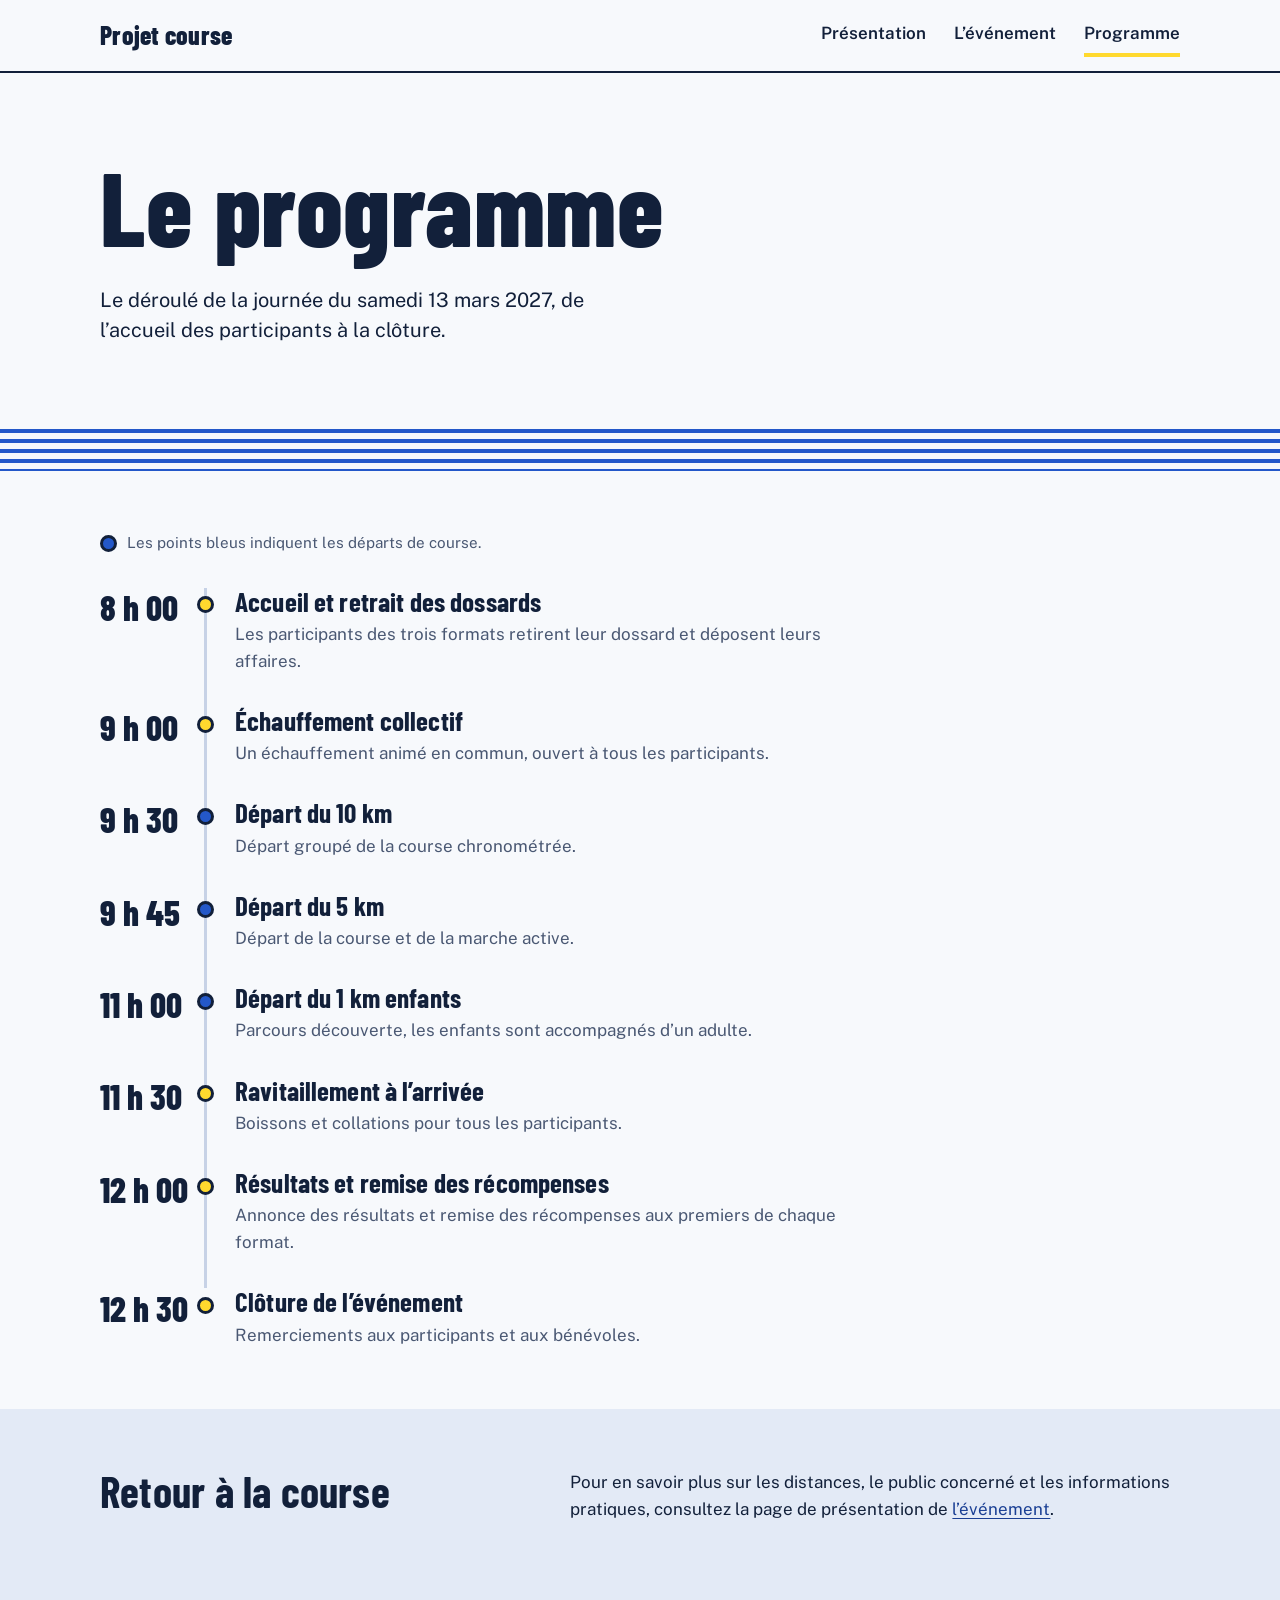
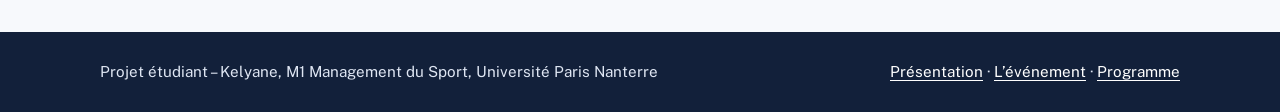
==== programme.html @ ec355d0d "Add files via upload" ====
<!DOCTYPE html>
<html lang="fr">
<head>
  <meta charset="UTF-8">
  <meta name="viewport" content="width=device-width, initial-scale=1">
  <title>Programme – La Course du Campus</title>
  <meta name="description" content="Le déroulé de la journée de la Course du Campus, de l’accueil des participants à la clôture.">
  <link rel="preconnect" href="https://fonts.googleapis.com">
  <link rel="preconnect" href="https://fonts.gstatic.com" crossorigin>
  <link href="https://fonts.googleapis.com/css2?family=Barlow+Condensed:wght@600;700;800&family=Public+Sans:wght@400;500;600&display=swap" rel="stylesheet">
  <link rel="stylesheet" href="style.css">
</head>
<body>

  <header class="site-header">
    <div class="wrap">
      <a class="brand" href="index.html">Projet course</a>
      <nav class="site-nav" aria-label="Navigation principale">
        <ul>
          <li><a href="index.html">Présentation</a></li>
          <li><a href="evenement.html">L’événement</a></li>
          <li><a href="programme.html" aria-current="page">Programme</a></li>
        </ul>
      </nav>
    </div>
  </header>

  <main>

    <section class="hero">
      <div class="wrap">
        <h1>Le programme</h1>
        <p class="lead">Le déroulé de la journée du samedi 13 mars 2027, de l’accueil des participants à la clôture.</p>
      </div>
    </section>

    <div class="lanes" aria-hidden="true"></div>

    <section class="section" style="border-top:0">
      <div class="wrap">

        <!-- ===== À ADAPTER : horaires et étapes donnés à titre d'exemple. ===== -->

        <p class="legend">Les points bleus indiquent les départs de course.</p>

        <ol class="timeline">
          <li>
            <span class="tl-time">8&nbsp;h&nbsp;00</span>
            <div class="tl-body">
              <h3>Accueil et retrait des dossards</h3>
              <p>Les participants des trois formats retirent leur dossard et déposent leurs affaires.</p>
            </div>
          </li>
          <li>
            <span class="tl-time">9&nbsp;h&nbsp;00</span>
            <div class="tl-body">
              <h3>Échauffement collectif</h3>
              <p>Un échauffement animé en commun, ouvert à tous les participants.</p>
            </div>
          </li>
          <li class="depart">
            <span class="tl-time">9&nbsp;h&nbsp;30</span>
            <div class="tl-body">
              <h3>Départ du 10 km</h3>
              <p>Départ groupé de la course chronométrée.</p>
            </div>
          </li>
          <li class="depart">
            <span class="tl-time">9&nbsp;h&nbsp;45</span>
            <div class="tl-body">
              <h3>Départ du 5 km</h3>
              <p>Départ de la course et de la marche active.</p>
            </div>
          </li>
          <li class="depart">
            <span class="tl-time">11&nbsp;h&nbsp;00</span>
            <div class="tl-body">
              <h3>Départ du 1 km enfants</h3>
              <p>Parcours découverte, les enfants sont accompagnés d’un adulte.</p>
            </div>
          </li>
          <li>
            <span class="tl-time">11&nbsp;h&nbsp;30</span>
            <div class="tl-body">
              <h3>Ravitaillement à l’arrivée</h3>
              <p>Boissons et collations pour tous les participants.</p>
            </div>
          </li>
          <li>
            <span class="tl-time">12&nbsp;h&nbsp;00</span>
            <div class="tl-body">
              <h3>Résultats et remise des récompenses</h3>
              <p>Annonce des résultats et remise des récompenses aux premiers de chaque format.</p>
            </div>
          </li>
          <li>
            <span class="tl-time">12&nbsp;h&nbsp;30</span>
            <div class="tl-body">
              <h3>Clôture de l’événement</h3>
              <p>Remerciements aux participants et aux bénévoles.</p>
            </div>
          </li>
        </ol>

      </div>
    </section>

    <section class="section section-alt">
      <div class="wrap two-col">
        <h2>Retour à la course</h2>
        <div>
          <p>Pour en savoir plus sur les distances, le public concerné et les informations pratiques, consultez la page de présentation de <a href="evenement.html">l’événement</a>.</p>
        </div>
      </div>
    </section>

  </main>

  <footer class="site-footer">
    <div class="wrap">
      <p>Projet étudiant – Kelyane, M1 Management du Sport, Université Paris Nanterre</p>
      <p><a href="index.html">Présentation</a> · <a href="evenement.html">L’événement</a> · <a href="programme.html">Programme</a></p>
    </div>
  </footer>

</body>
</html>
---- style.css ----
/* ==========================================================
   Feuille de style commune – site de présentation d'une course
   Palette inspirée d'une piste d'athlétisme et d'un dossard
   ========================================================== */

:root {
  --ink: #12203a;          /* bleu nuit, texte principal */
  --track: #2458c9;        /* bleu piste */
  --track-dark: #1a3f94;
  --bib: #ffd92e;          /* jaune dossard */
  --paper: #f7f9fc;        /* fond de page */
  --mist: #e3eaf6;         /* fond d'accent doux */
  --line: #c7d2e6;         /* filets */
  --muted: #4a5873;        /* texte secondaire */

  --font-display: "Barlow Condensed", "Arial Narrow", Impact, sans-serif;
  --font-body: "Public Sans", "Segoe UI", Helvetica, Arial, sans-serif;

  --wrap: 1080px;
}

*,
*::before,
*::after {
  box-sizing: border-box;
}

html {
  scroll-behavior: smooth;
}

body {
  margin: 0;
  background: var(--paper);
  color: var(--ink);
  font-family: var(--font-body);
  font-size: 1.0625rem;
  line-height: 1.6;
  -webkit-font-smoothing: antialiased;
}

img,
svg {
  max-width: 100%;
}

a {
  color: var(--track-dark);
  text-underline-offset: 3px;
}

a:hover {
  color: var(--ink);
}

:focus-visible {
  outline: 3px solid var(--track);
  outline-offset: 3px;
  border-radius: 2px;
}

.wrap {
  width: min(100% - 2.5rem, var(--wrap));
  margin-inline: auto;
}

/* ---------- Titres ---------- */

h1,
h2,
h3 {
  font-family: var(--font-display);
  font-weight: 700;
  line-height: 1.02;
  letter-spacing: 0.005em;
  margin: 0 0 0.6em;
}

h1 {
  font-size: clamp(3.4rem, 9vw, 6.5rem);
  font-weight: 800;
}

h2 {
  font-size: clamp(2rem, 4vw, 2.7rem);
}

h3 {
  font-size: 1.5rem;
}

p {
  margin: 0 0 1em;
  max-width: 62ch;
}

.lead {
  font-size: 1.25rem;
  line-height: 1.5;
  color: var(--ink);
  max-width: 44ch;
}

/* ---------- En-tête et navigation ---------- */

.site-header {
  background: var(--paper);
  border-bottom: 2px solid var(--ink);
}

.site-header .wrap {
  display: flex;
  flex-wrap: wrap;
  align-items: center;
  justify-content: space-between;
  gap: 0.5rem 2rem;
  padding-block: 0.9rem;
}

.brand {
  font-family: var(--font-display);
  font-weight: 800;
  font-size: 1.6rem;
  color: var(--ink);
  text-decoration: none;
  letter-spacing: 0.01em;
}

.brand:hover {
  color: var(--track);
}

.site-nav ul {
  display: flex;
  flex-wrap: wrap;
  gap: 0.25rem 1.75rem;
  list-style: none;
  margin: 0;
  padding: 0;
}

.site-nav a {
  display: inline-block;
  padding: 0.35rem 0;
  color: var(--ink);
  font-weight: 600;
  text-decoration: none;
  border-bottom: 4px solid transparent;
}

.site-nav a:hover {
  border-bottom-color: var(--line);
}

.site-nav a[aria-current="page"] {
  border-bottom-color: var(--bib);
}

/* ---------- Bandeau de couloirs (motif de piste) ---------- */

.lanes {
  height: 42px;
  background: repeating-linear-gradient(
    to bottom,
    var(--track) 0 4px,
    transparent 4px 10px
  );
}

/* ---------- Hero ---------- */

.hero {
  padding-block: clamp(2.5rem, 7vw, 5rem) clamp(2.5rem, 6vw, 4rem);
}

.hero-grid {
  display: grid;
  grid-template-columns: 1.15fr 0.85fr;
  gap: clamp(2rem, 6vw, 5rem);
  align-items: center;
}

.hero h1 {
  margin-bottom: 0.25em;
}

/* ---------- Dossard (élément signature) ---------- */

.bib {
  position: relative;
  justify-self: center;
  width: min(100%, 360px);
  background-color: #fff;
  background-image:
    radial-gradient(circle at 20px 20px, var(--line) 0 6px, transparent 7px),
    radial-gradient(circle at calc(100% - 20px) 20px, var(--line) 0 6px, transparent 7px),
    radial-gradient(circle at 20px calc(100% - 66px), var(--line) 0 6px, transparent 7px),
    radial-gradient(circle at calc(100% - 20px) calc(100% - 66px), var(--line) 0 6px, transparent 7px);
  color: var(--ink);
  border: 3px solid var(--ink);
  border-radius: 12px;
  box-shadow: 10px 10px 0 var(--track);
  transform: rotate(-3deg);
  overflow: hidden;
  text-align: center;
}

.bib-body {
  padding: 2.6rem 1.5rem 1.25rem;
}

.bib-number {
  display: block;
  font-family: var(--font-display);
  font-weight: 800;
  font-size: clamp(6rem, 16vw, 9rem);
  line-height: 0.9;
  letter-spacing: 0.01em;
}

.bib-label {
  display: block;
  margin-top: 0.4rem;
  font-family: var(--font-display);
  font-weight: 700;
  font-size: 1.7rem;
  line-height: 1.1;
}

.bib-foot {
  background: var(--track);
  color: #fff;
  padding: 0.8rem 1rem;
  font-weight: 600;
  font-size: 0.98rem;
}

/* ---------- Sections ---------- */

.section {
  padding-block: clamp(2.25rem, 5vw, 3.75rem);
  border-top: 1px solid var(--line);
}

.section-alt {
  background: var(--mist);
  border-top: 0;
}

.two-col {
  display: grid;
  grid-template-columns: 0.8fr 1.2fr;
  gap: clamp(1.5rem, 5vw, 4rem);
  align-items: start;
}

.two-col > h2 {
  margin-bottom: 0;
}

/* Liste de définitions : fiche d'identité */

.facts {
  display: grid;
  grid-template-columns: repeat(auto-fit, minmax(190px, 1fr));
  gap: 1rem;
  margin: 0;
}

.facts > div {
  padding: 0.75rem 1rem 0.85rem;
  background: #fff;
  border-left: 5px solid var(--bib);
}

.facts dt {
  font-size: 0.9rem;
  color: var(--muted);
  font-weight: 500;
}

.facts dd {
  margin: 0.1rem 0 0;
  font-family: var(--font-display);
  font-weight: 700;
  font-size: 1.55rem;
  line-height: 1.15;
}

/* Liens de navigation en grandes lignes (accueil) */

.link-rows {
  list-style: none;
  margin: 0;
  padding: 0;
  border-top: 2px solid var(--ink);
}

.link-rows li {
  border-bottom: 1px solid var(--line);
}

.link-rows a {
  display: grid;
  grid-template-columns: minmax(0, 16rem) 1fr;
  gap: 0.25rem 1.5rem;
  align-items: baseline;
  padding: 1.1rem 0.25rem;
  color: var(--ink);
  text-decoration: none;
}

.link-rows a:hover {
  background: var(--mist);
}

.link-rows .row-title {
  font-family: var(--font-display);
  font-weight: 700;
  font-size: 1.9rem;
  line-height: 1.1;
}

.link-rows a:hover .row-title {
  text-decoration: underline;
  text-decoration-color: var(--bib);
  text-decoration-thickness: 4px;
  text-underline-offset: 5px;
}

.link-rows .row-text {
  color: var(--muted);
}

/* ---------- Tableau des formats de course ---------- */

.table-scroll {
  overflow-x: auto;
}

table {
  width: 100%;
  min-width: 560px;
  border-collapse: collapse;
  background: #fff;
}

caption {
  text-align: left;
  padding-bottom: 0.75rem;
  color: var(--muted);
  font-size: 0.95rem;
}

th,
td {
  text-align: left;
  padding: 0.85rem 1rem;
  vertical-align: top;
}

thead th {
  font-weight: 600;
  background: var(--ink);
  color: #fff;
}

tbody th {
  font-family: var(--font-display);
  font-weight: 700;
  font-size: 1.5rem;
  line-height: 1.1;
}

tbody tr + tr > * {
  border-top: 1px solid var(--line);
}

/* ---------- Programme : frise chronologique ---------- */

.timeline {
  list-style: none;
  margin: 0;
  padding: 0;
}

.timeline li {
  display: grid;
  grid-template-columns: 6.5rem 1fr;
}

.tl-time {
  font-family: var(--font-display);
  font-weight: 800;
  font-size: 2.2rem;
  line-height: 1.1;
  color: var(--ink);
  padding-top: 0.05rem;
}

.tl-body {
  position: relative;
  padding: 0 0 2rem 1.75rem;
  border-left: 3px solid var(--line);
}

.timeline li:last-child .tl-body {
  padding-bottom: 0;
  border-left-color: transparent;
}

.tl-body::before {
  content: "";
  position: absolute;
  left: -10px;
  top: 0.55rem;
  width: 17px;
  height: 17px;
  border-radius: 50%;
  background: var(--bib);
  border: 3px solid var(--ink);
}

/* Les départs de course sont mis en évidence */
.timeline .depart .tl-body::before {
  background: var(--track);
}

.tl-body h3 {
  margin: 0 0 0.2em;
  font-size: 1.7rem;
}

.tl-body p {
  margin: 0;
  color: var(--muted);
}

.legend {
  display: flex;
  align-items: center;
  gap: 0.6rem;
  margin: 0 0 2rem;
  color: var(--muted);
  font-size: 0.95rem;
}

.legend::before {
  content: "";
  flex: none;
  width: 17px;
  height: 17px;
  border-radius: 50%;
  background: var(--track);
  border: 3px solid var(--ink);
}

/* ---------- Pied de page ---------- */

.site-footer {
  margin-top: 2rem;
  background: var(--ink);
  color: #dfe6f3;
  font-size: 0.95rem;
}

.site-footer .wrap {
  padding-block: 1.75rem;
  display: flex;
  flex-wrap: wrap;
  justify-content: space-between;
  gap: 0.5rem 2rem;
}

.site-footer p {
  margin: 0;
  max-width: none;
}

.site-footer a {
  color: #fff;
}

/* ---------- Responsive ---------- */

@media (max-width: 800px) {
  .hero-grid,
  .two-col {
    grid-template-columns: 1fr;
  }

  .bib {
    margin-top: 1rem;
  }

  .link-rows a {
    grid-template-columns: 1fr;
  }

  .timeline li {
    grid-template-columns: 5rem 1fr;
  }

  .tl-time {
    font-size: 1.8rem;
  }
}

@media (prefers-reduced-motion: reduce) {
  html {
    scroll-behavior: auto;
  }
}
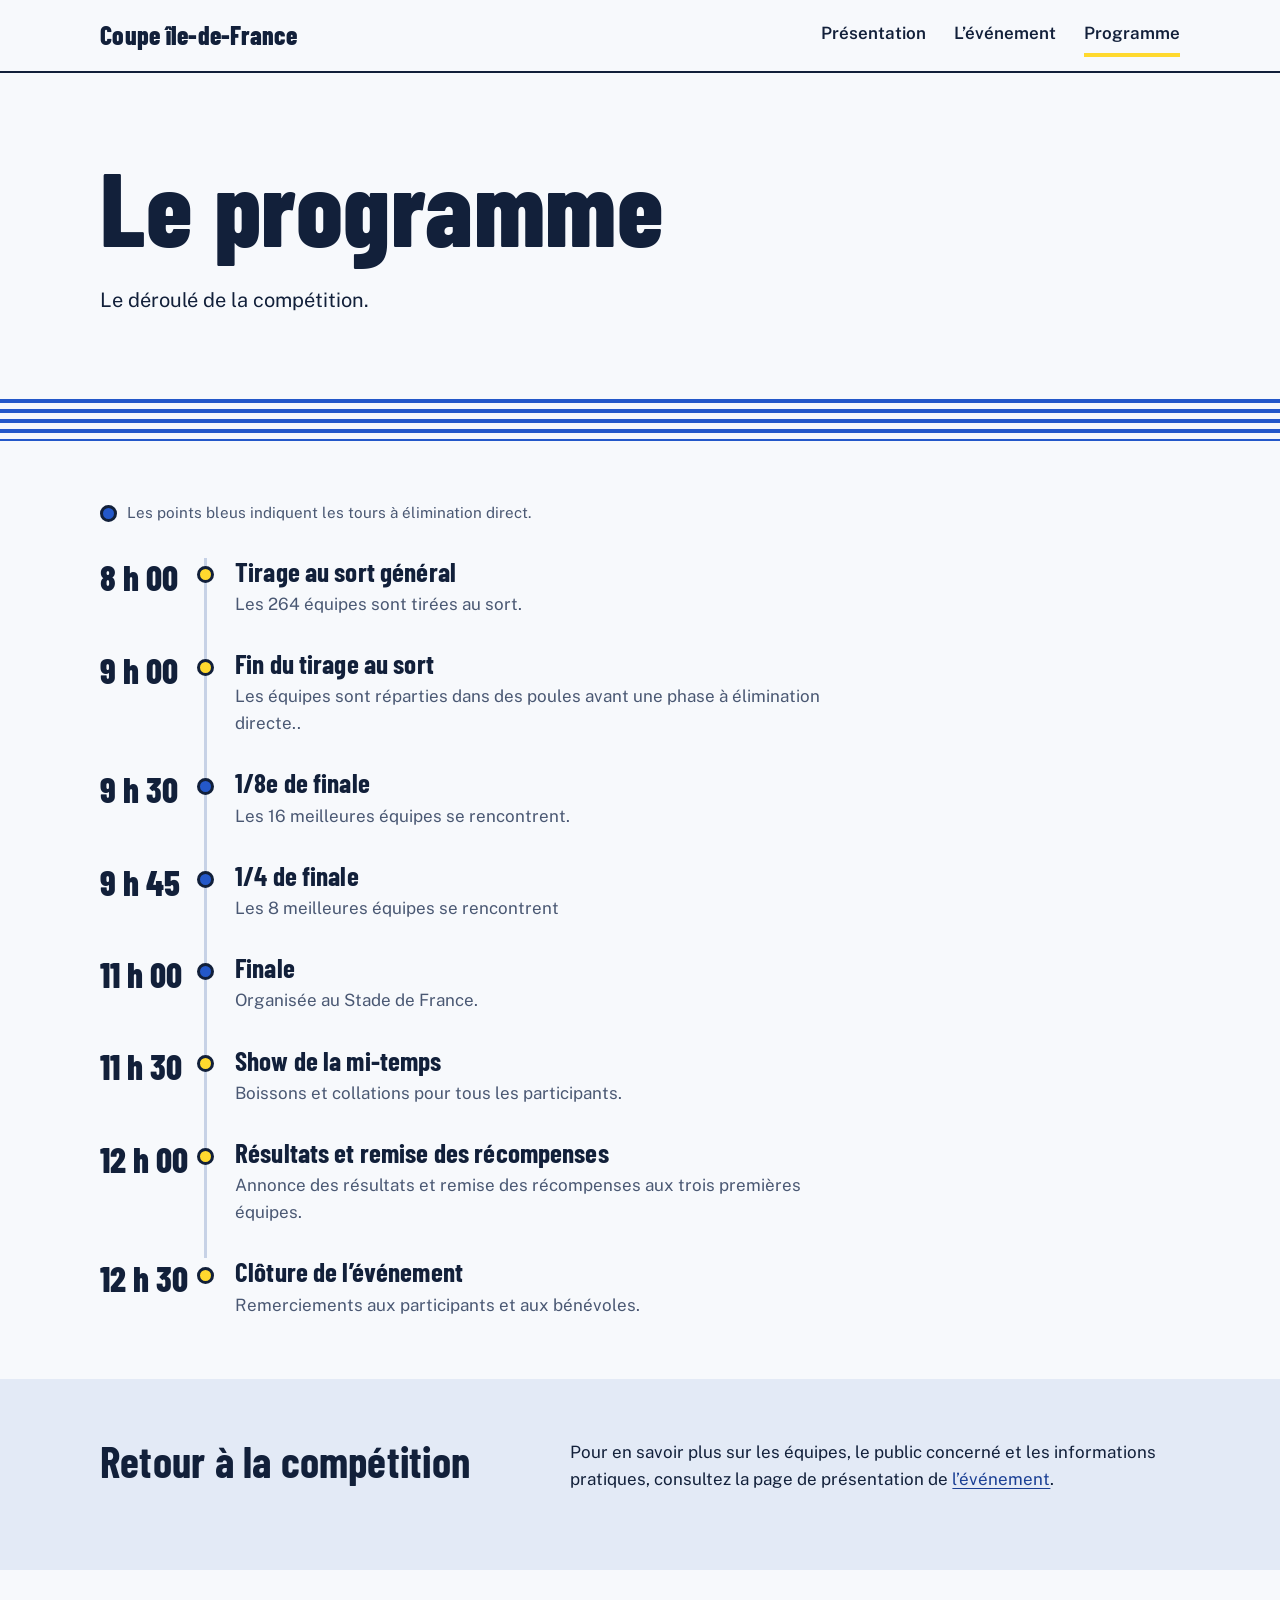
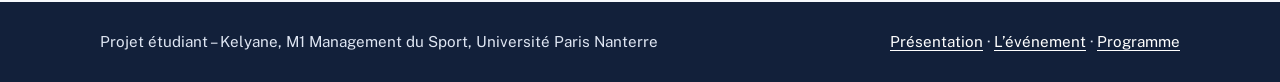
==== commit d7731978: "Add files via upload" ====
--- a/programme.html
+++ b/programme.html
@@ -3,8 +3,8 @@
 <head>
   <meta charset="UTF-8">
   <meta name="viewport" content="width=device-width, initial-scale=1">
-  <title>Programme – La Course du Campus</title>
-  <meta name="description" content="Le déroulé de la journée de la Course du Campus, de l’accueil des participants à la clôture.">
+  <title>Programme – Coupe d'île-de-france</title>
+  <meta name="description" content="Bienvenue sur le site de la première édition de la Coupe d'île-de-france u15. La plus grande compétition de district jamais organisée en France. #SoyonsLesPremiers">
   <link rel="preconnect" href="https://fonts.googleapis.com">
   <link rel="preconnect" href="https://fonts.gstatic.com" crossorigin>
   <link href="https://fonts.googleapis.com/css2?family=Barlow+Condensed:wght@600;700;800&family=Public+Sans:wght@400;500;600&display=swap" rel="stylesheet">
@@ -14,7 +14,7 @@
 
   <header class="site-header">
     <div class="wrap">
-      <a class="brand" href="index.html">Projet course</a>
+      <a class="brand" href="index.html">Coupe île-de-France</a>
       <nav class="site-nav" aria-label="Navigation principale">
         <ul>
           <li><a href="index.html">Présentation</a></li>
@@ -30,7 +30,7 @@
     <section class="hero">
       <div class="wrap">
         <h1>Le programme</h1>
-        <p class="lead">Le déroulé de la journée du samedi 13 mars 2027, de l’accueil des participants à la clôture.</p>
+        <p class="lead">Le déroulé de la compétition.</p>
       </div>
     </section>
 
@@ -41,48 +41,48 @@
 
         <!-- ===== À ADAPTER : horaires et étapes donnés à titre d'exemple. ===== -->
 
-        <p class="legend">Les points bleus indiquent les départs de course.</p>
+        <p class="legend">Les points bleus indiquent les tours à élimination direct.</p>
 
         <ol class="timeline">
           <li>
             <span class="tl-time">8&nbsp;h&nbsp;00</span>
             <div class="tl-body">
-              <h3>Accueil et retrait des dossards</h3>
-              <p>Les participants des trois formats retirent leur dossard et déposent leurs affaires.</p>
+              <h3>Tirage au sort général</h3>
+              <p>Les 264 équipes sont tirées au sort.</p>
             </div>
           </li>
           <li>
             <span class="tl-time">9&nbsp;h&nbsp;00</span>
             <div class="tl-body">
-              <h3>Échauffement collectif</h3>
-              <p>Un échauffement animé en commun, ouvert à tous les participants.</p>
+              <h3>Fin du tirage au sort</h3>
+              <p> Les équipes sont réparties dans des poules avant une phase à élimination directe..</p>
             </div>
           </li>
           <li class="depart">
             <span class="tl-time">9&nbsp;h&nbsp;30</span>
             <div class="tl-body">
-              <h3>Départ du 10 km</h3>
-              <p>Départ groupé de la course chronométrée.</p>
+              <h3>1/8e de finale</h3>
+              <p>Les 16 meilleures équipes se rencontrent.</p>
             </div>
           </li>
           <li class="depart">
             <span class="tl-time">9&nbsp;h&nbsp;45</span>
             <div class="tl-body">
-              <h3>Départ du 5 km</h3>
-              <p>Départ de la course et de la marche active.</p>
+              <h3>1/4 de finale</h3>
+              <p>Les 8 meilleures équipes se rencontrent</p>
             </div>
           </li>
           <li class="depart">
             <span class="tl-time">11&nbsp;h&nbsp;00</span>
             <div class="tl-body">
-              <h3>Départ du 1 km enfants</h3>
-              <p>Parcours découverte, les enfants sont accompagnés d’un adulte.</p>
+              <h3>Finale</h3>
+              <p> Organisée au Stade de France.</p>
             </div>
           </li>
           <li>
             <span class="tl-time">11&nbsp;h&nbsp;30</span>
             <div class="tl-body">
-              <h3>Ravitaillement à l’arrivée</h3>
+              <h3>Show de la mi-temps</h3>
               <p>Boissons et collations pour tous les participants.</p>
             </div>
           </li>
@@ -90,7 +90,7 @@
             <span class="tl-time">12&nbsp;h&nbsp;00</span>
             <div class="tl-body">
               <h3>Résultats et remise des récompenses</h3>
-              <p>Annonce des résultats et remise des récompenses aux premiers de chaque format.</p>
+              <p>Annonce des résultats et remise des récompenses aux trois premières équipes.</p>
             </div>
           </li>
           <li>
@@ -107,9 +107,9 @@
 
     <section class="section section-alt">
       <div class="wrap two-col">
-        <h2>Retour à la course</h2>
+        <h2>Retour à la compétition</h2>
         <div>
-          <p>Pour en savoir plus sur les distances, le public concerné et les informations pratiques, consultez la page de présentation de <a href="evenement.html">l’événement</a>.</p>
+          <p>Pour en savoir plus sur les équipes, le public concerné et les informations pratiques, consultez la page de présentation de <a href="evenement.html">l’événement</a>.</p>
         </div>
       </div>
     </section>
